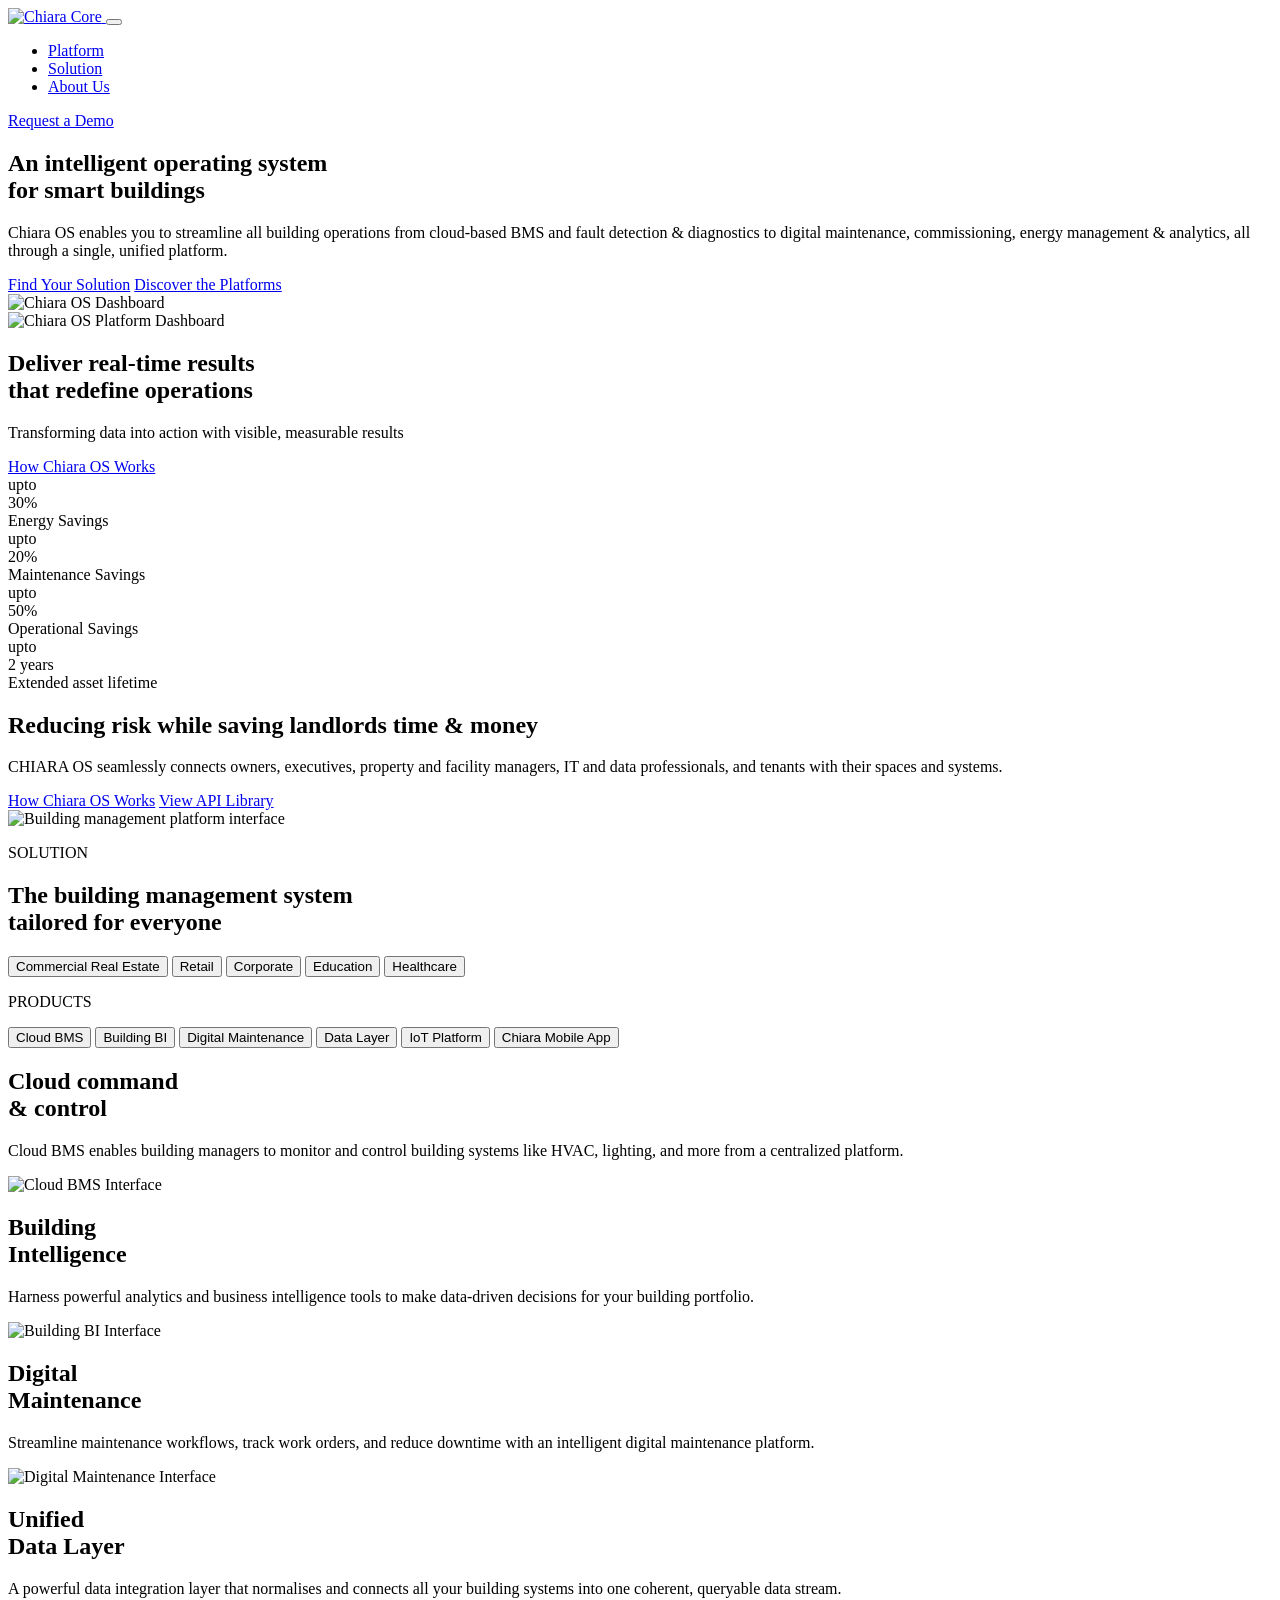
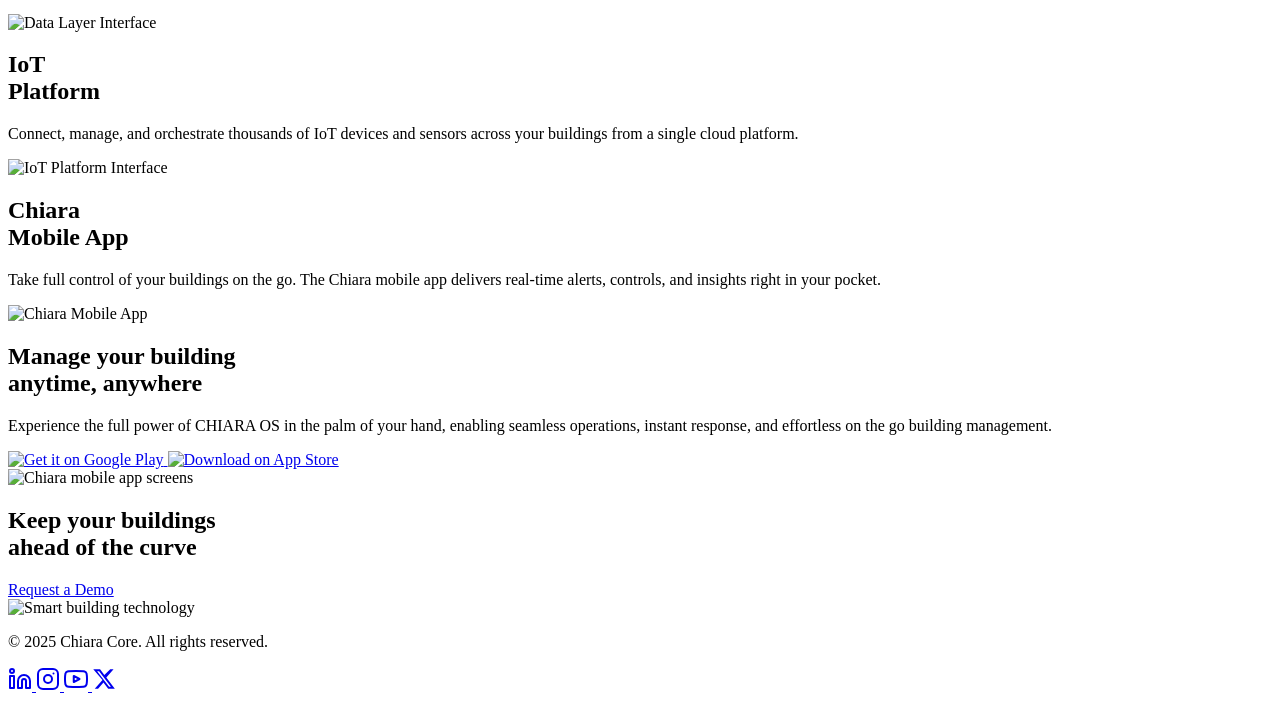
==== index.html @ 95aed2c3 "chore: add index.html" ====
<!DOCTYPE html>
<html lang="en">
<head>
  <meta charset="UTF-8" />
  <meta name="viewport" content="width=device-width, initial-scale=1.0" />
  <title>Chiara Core – Intelligent Operating System for Smart Buildings</title>
  <meta name="description" content="Chiara OS enables you to streamline all building operations from cloud-based BMS and fault detection to digital maintenance, commissioning, energy management and analytics." />
  <link rel="preconnect" href="https://fonts.googleapis.com" />
  <link rel="preconnect" href="https://fonts.gstatic.com" crossorigin />
  <link href="https://fonts.googleapis.com/css2?family=Outfit:wght@300;400;500;600;700&display=swap" rel="stylesheet" />
  <link rel="stylesheet" href="style.css" />
</head>
<body>

  <!-- ═══════════════════════════════════════════ HERO ═══════════════════════════════════════════ -->
  <section class="hero">
    <div class="hero__bg"></div>

    <!-- NAV -->
    <nav class="nav">
      <div class="nav__inner">
        <a href="#" class="nav__logo">
          <img src="https://www.figma.com/api/mcp/asset/de174a65-889f-44bf-9cbb-f3940ed01ad6" alt="Chiara Core" />
        </a>
        <button class="nav__hamburger" aria-label="Open menu" aria-expanded="false">
          <span></span><span></span><span></span>
        </button>
        <ul class="nav__links">
          <li><a href="platform.html">Platform</a></li>
          <li><a href="solution.html">Solution</a></li>
          <li><a href="about.html">About Us</a></li>
        </ul>
        <a href="#demo" class="btn btn--teal btn--sm nav__cta">Request a Demo</a>
      </div>
    </nav>

    <!-- HERO CONTENT -->
    <div class="hero__content">
      <h1 class="hero__headline">
        <span class="text-teal">An intelligent operating system</span><br />
        for smart buildings
      </h1>
      <p class="hero__sub">
        Chiara OS enables you to streamline all building operations from cloud-based BMS and fault detection &amp; diagnostics to digital maintenance, commissioning, energy management &amp; analytics, all through a single, unified platform.
      </p>
      <div class="hero__ctas">
        <a href="#solutions" class="btn btn--teal">Find Your Solution</a>
        <a href="#platform" class="btn btn--white">Discover the Platforms</a>
      </div>
    </div>

    <!-- HERO IMAGE -->
    <div class="hero__image">
      <img src="https://www.figma.com/api/mcp/asset/8a6545f0-4b63-4e8f-bff1-447d064b57fd" alt="Chiara OS Dashboard" />
    </div>

    <!-- DECORATIVE ELLIPSES -->
    <div class="hero__ellipse-left"></div>
    <div class="hero__ellipse-right"></div>
  </section>

  <!-- DASHBOARD SCREENSHOT -->
  <section class="dashboard-shot">
    <div class="container">
      <div class="dashboard-shot__frame">
        <img src="https://www.figma.com/api/mcp/asset/6f920f5d-421f-4fa5-9e1c-e9dabc74a3ed" alt="Chiara OS Platform Dashboard" />
      </div>
    </div>
  </section>

  <!-- ═══════════════════════════════════════════ STATS ═══════════════════════════════════════════ -->
  <section class="stats" id="platform">
    <div class="container">
      <h2 class="stats__headline text-dark">
        Deliver real-time results<br />that redefine operations
      </h2>
      <p class="stats__sub">Transforming data into action with visible, measurable results</p>
      <a href="#how-it-works" class="btn btn--teal">How Chiara OS Works</a>

      <div class="stats__grid">
        <div class="stats__item">
          <div class="stats__label-small">upto</div>
          <div class="stats__number">30%</div>
          <div class="stats__label">Energy Savings</div>
        </div>
        <div class="stats__item">
          <div class="stats__label-small">upto</div>
          <div class="stats__number">20%</div>
          <div class="stats__label">Maintenance Savings</div>
        </div>
        <div class="stats__item">
          <div class="stats__label-small">upto</div>
          <div class="stats__number">50%</div>
          <div class="stats__label">Operational Savings</div>
        </div>
        <div class="stats__item">
          <div class="stats__label-small">upto</div>
          <div class="stats__number stats__number--mixed"><span>2 </span><span class="stats__number--years">years</span></div>
          <div class="stats__label">Extended asset lifetime</div>
        </div>
      </div>
    </div>
  </section>

  <!-- ═══════════════════════════════════════════ VALUE PROP (dark) ═══════════════════════════════ -->
  <section class="value-prop" id="about">
    <div class="value-prop__bg"></div>
    <div class="container value-prop__inner">
      <div class="value-prop__text">
        <h2>
          <span class="text-white">Reducing risk</span>
          <span class="text-teal"> while saving landlords time &amp; money</span>
        </h2>
        <p>
          CHIARA OS seamlessly connects owners, executives, property and facility managers, IT and data professionals, and tenants with their spaces and systems.
        </p>
      </div>
      <div class="value-prop__actions">
        <a href="#" class="btn btn--teal value-prop__btn">How Chiara OS Works</a>
        <a href="#" class="btn btn--white value-prop__btn">View API Library</a>
      </div>
    </div>
    <div class="value-prop__image">
      <img src="https://www.figma.com/api/mcp/asset/33f1f91c-b114-4fbf-8433-09167d781a61" alt="Building management platform interface" />
    </div>
  </section>

  <!-- ═══════════════════════════════════════════ SOLUTION ═══════════════════════════════════════ -->
  <section class="solution" id="solutions">
    <div class="container">
      <p class="section-eyebrow">SOLUTION</p>
      <h2 class="solution__headline">The building management system<br />tailored for everyone</h2>

      <div class="solution__tabs" role="tablist">
        <button class="solution__tab solution__tab--active" role="tab" aria-selected="true">Commercial Real Estate</button>
        <button class="solution__tab solution__tab--teal" role="tab" aria-selected="false">Retail</button>
        <button class="solution__tab" role="tab" aria-selected="false">Corporate</button>
        <button class="solution__tab solution__tab--teal" role="tab" aria-selected="false">Education</button>
        <button class="solution__tab" role="tab" aria-selected="false">Healthcare</button>
      </div>
    </div>
  </section>

  <!-- ═══════════════════════════════════════════ PRODUCTS ══════════════════════════════════════ -->
  <section class="products" id="products">
    <div class="container">
      <p class="section-eyebrow">PRODUCTS</p>

      <!-- Product Tab Nav -->
      <nav class="product-tabs" aria-label="Product navigation">
        <button class="product-tab product-tab--active" data-tab="bms">Cloud BMS</button>
        <button class="product-tab" data-tab="bi">Building BI</button>
        <button class="product-tab" data-tab="maint">Digital Maintenance</button>
        <button class="product-tab" data-tab="data">Data Layer</button>
        <button class="product-tab" data-tab="iot">IoT Platform</button>
        <button class="product-tab" data-tab="mobile">Chiara Mobile App</button>
      </nav>
      <div class="product-tabs__underline"></div>
      <div class="product-tabs__bar"></div>
    </div>

    <!-- Product Panels -->
    <div class="product-panel product-panel--active" data-panel="bms">
      <div class="container product-panel__inner">
        <div class="product-panel__text">
          <h2>Cloud command<br />&amp; control</h2>
          <p>Cloud BMS enables building managers to monitor and control building systems like HVAC, lighting, and more from a centralized platform.</p>
        </div>
        <div class="product-panel__image">
          <img src="https://www.figma.com/api/mcp/asset/0defeb25-4bba-4406-8853-49609f1935f7" alt="Cloud BMS Interface" />
        </div>
      </div>
    </div>

    <div class="product-panel" data-panel="bi">
      <div class="container product-panel__inner">
        <div class="product-panel__text">
          <h2>Building<br />Intelligence</h2>
          <p>Harness powerful analytics and business intelligence tools to make data-driven decisions for your building portfolio.</p>
        </div>
        <div class="product-panel__image">
          <img src="https://www.figma.com/api/mcp/asset/0defeb25-4bba-4406-8853-49609f1935f7" alt="Building BI Interface" />
        </div>
      </div>
    </div>

    <div class="product-panel" data-panel="maint">
      <div class="container product-panel__inner">
        <div class="product-panel__text">
          <h2>Digital<br />Maintenance</h2>
          <p>Streamline maintenance workflows, track work orders, and reduce downtime with an intelligent digital maintenance platform.</p>
        </div>
        <div class="product-panel__image">
          <img src="https://www.figma.com/api/mcp/asset/0defeb25-4bba-4406-8853-49609f1935f7" alt="Digital Maintenance Interface" />
        </div>
      </div>
    </div>

    <div class="product-panel" data-panel="data">
      <div class="container product-panel__inner">
        <div class="product-panel__text">
          <h2>Unified<br />Data Layer</h2>
          <p>A powerful data integration layer that normalises and connects all your building systems into one coherent, queryable data stream.</p>
        </div>
        <div class="product-panel__image">
          <img src="https://www.figma.com/api/mcp/asset/0defeb25-4bba-4406-8853-49609f1935f7" alt="Data Layer Interface" />
        </div>
      </div>
    </div>

    <div class="product-panel" data-panel="iot">
      <div class="container product-panel__inner">
        <div class="product-panel__text">
          <h2>IoT<br />Platform</h2>
          <p>Connect, manage, and orchestrate thousands of IoT devices and sensors across your buildings from a single cloud platform.</p>
        </div>
        <div class="product-panel__image">
          <img src="https://www.figma.com/api/mcp/asset/0defeb25-4bba-4406-8853-49609f1935f7" alt="IoT Platform Interface" />
        </div>
      </div>
    </div>

    <div class="product-panel" data-panel="mobile">
      <div class="container product-panel__inner">
        <div class="product-panel__text">
          <h2>Chiara<br />Mobile App</h2>
          <p>Take full control of your buildings on the go. The Chiara mobile app delivers real-time alerts, controls, and insights right in your pocket.</p>
        </div>
        <div class="product-panel__image">
          <img src="https://www.figma.com/api/mcp/asset/0defeb25-4bba-4406-8853-49609f1935f7" alt="Chiara Mobile App" />
        </div>
      </div>
    </div>
  </section>

  <!-- ═══════════════════════════════════════════ MOBILE APP ════════════════════════════════════ -->
  <section class="mobile-app">
    <div class="container mobile-app__inner">
      <div class="mobile-app__text">
        <h2>Manage your building<br />anytime, anywhere</h2>
        <p>
          Experience the full power of CHIARA OS in the palm of your hand, enabling seamless operations, instant response, and effortless on the go building management.
        </p>
        <div class="mobile-app__store-btns">
          <a href="#" class="store-btn">
            <img src="https://www.figma.com/api/mcp/asset/d3306714-0da2-425c-8e50-ac522c5c94e0" alt="Get it on Google Play" />
          </a>
          <a href="#" class="store-btn">
            <img src="https://www.figma.com/api/mcp/asset/5d2c2252-92b8-41f0-95bb-157629dbe706" alt="Download on App Store" />
          </a>
        </div>
      </div>
      <div class="mobile-app__image">
        <img src="https://www.figma.com/api/mcp/asset/bf613fdb-7d81-4a41-aaa2-74d1292c9856" alt="Chiara mobile app screens" />
      </div>
    </div>
  </section>

  <!-- ═══════════════════════════════════════════ CTA ═══════════════════════════════════════════ -->
  <section class="cta" id="demo">
    <div class="container cta__inner">
      <div class="cta__text">
        <h2>Keep your buildings<br />ahead of the curve</h2>
        <a href="/cdn-cgi/l/email-protection#7d191810123d1e15141c0f1c1e120f18531e1210" class="btn btn--dark">Request a Demo</a>
      </div>
      <div class="cta__image">
        <img src="https://www.figma.com/api/mcp/asset/bb6eef1e-f7c8-43cf-91c0-88718265b236" alt="Smart building technology" />
      </div>
    </div>
  </section>

  <!-- ═══════════════════════════════════════════ FOOTER ════════════════════════════════════════ -->
  <footer class="footer">
    <div class="container footer__inner">
      <p class="footer__copy">&copy; 2025 Chiara Core. All rights reserved.</p>
      <div class="footer__socials">
        <!-- LinkedIn -->
        <a href="#" aria-label="LinkedIn" class="footer__social">
          <svg width="24" height="24" viewBox="0 0 24 24" fill="none" xmlns="http://www.w3.org/2000/svg"><path d="M16 8a6 6 0 0 1 6 6v7h-4v-7a2 2 0 0 0-2-2 2 2 0 0 0-2 2v7h-4v-7a6 6 0 0 1 6-6z" stroke="currentColor" stroke-width="2" stroke-linecap="round" stroke-linejoin="round"/><rect x="2" y="9" width="4" height="12" stroke="currentColor" stroke-width="2" stroke-linecap="round" stroke-linejoin="round"/><circle cx="4" cy="4" r="2" stroke="currentColor" stroke-width="2" stroke-linecap="round" stroke-linejoin="round"/></svg>
        </a>
        <!-- Instagram -->
        <a href="#" aria-label="Instagram" class="footer__social">
          <svg width="24" height="24" viewBox="0 0 24 24" fill="none" xmlns="http://www.w3.org/2000/svg"><rect x="2" y="2" width="20" height="20" rx="5" stroke="currentColor" stroke-width="2" stroke-linecap="round" stroke-linejoin="round"/><circle cx="12" cy="12" r="4" stroke="currentColor" stroke-width="2" stroke-linecap="round" stroke-linejoin="round"/><circle cx="17.5" cy="6.5" r="1" fill="currentColor"/></svg>
        </a>
        <!-- YouTube -->
        <a href="#" aria-label="YouTube" class="footer__social">
          <svg width="24" height="24" viewBox="0 0 24 24" fill="none" xmlns="http://www.w3.org/2000/svg"><path d="M22.54 6.42a2.78 2.78 0 0 0-1.95-1.96C18.88 4 12 4 12 4s-6.88 0-8.59.46A2.78 2.78 0 0 0 1.46 6.42 29 29 0 0 0 1 12a29 29 0 0 0 .46 5.58 2.78 2.78 0 0 0 1.95 1.96C5.12 20 12 20 12 20s6.88 0 8.59-.46a2.78 2.78 0 0 0 1.95-1.96A29 29 0 0 0 23 12a29 29 0 0 0-.46-5.58z" stroke="currentColor" stroke-width="2" stroke-linecap="round" stroke-linejoin="round"/><polygon points="9.75 15.02 15.5 12 9.75 8.98 9.75 15.02" stroke="currentColor" stroke-width="2" stroke-linecap="round" stroke-linejoin="round"/></svg>
        </a>
        <!-- X / Twitter -->
        <a href="#" aria-label="X" class="footer__social">
          <svg width="24" height="24" viewBox="0 0 24 24" fill="currentColor" xmlns="http://www.w3.org/2000/svg"><path d="M18.244 2.25h3.308l-7.227 8.26 8.502 11.24H16.17l-4.714-6.231-5.401 6.231H2.747l7.73-8.835L1.254 2.25H8.08l4.264 5.634L18.244 2.25zm-1.161 17.52h1.833L7.084 4.126H5.117L17.083 19.77z"/></svg>
        </a>
      </div>
    </div>
  </footer>

  <scrip
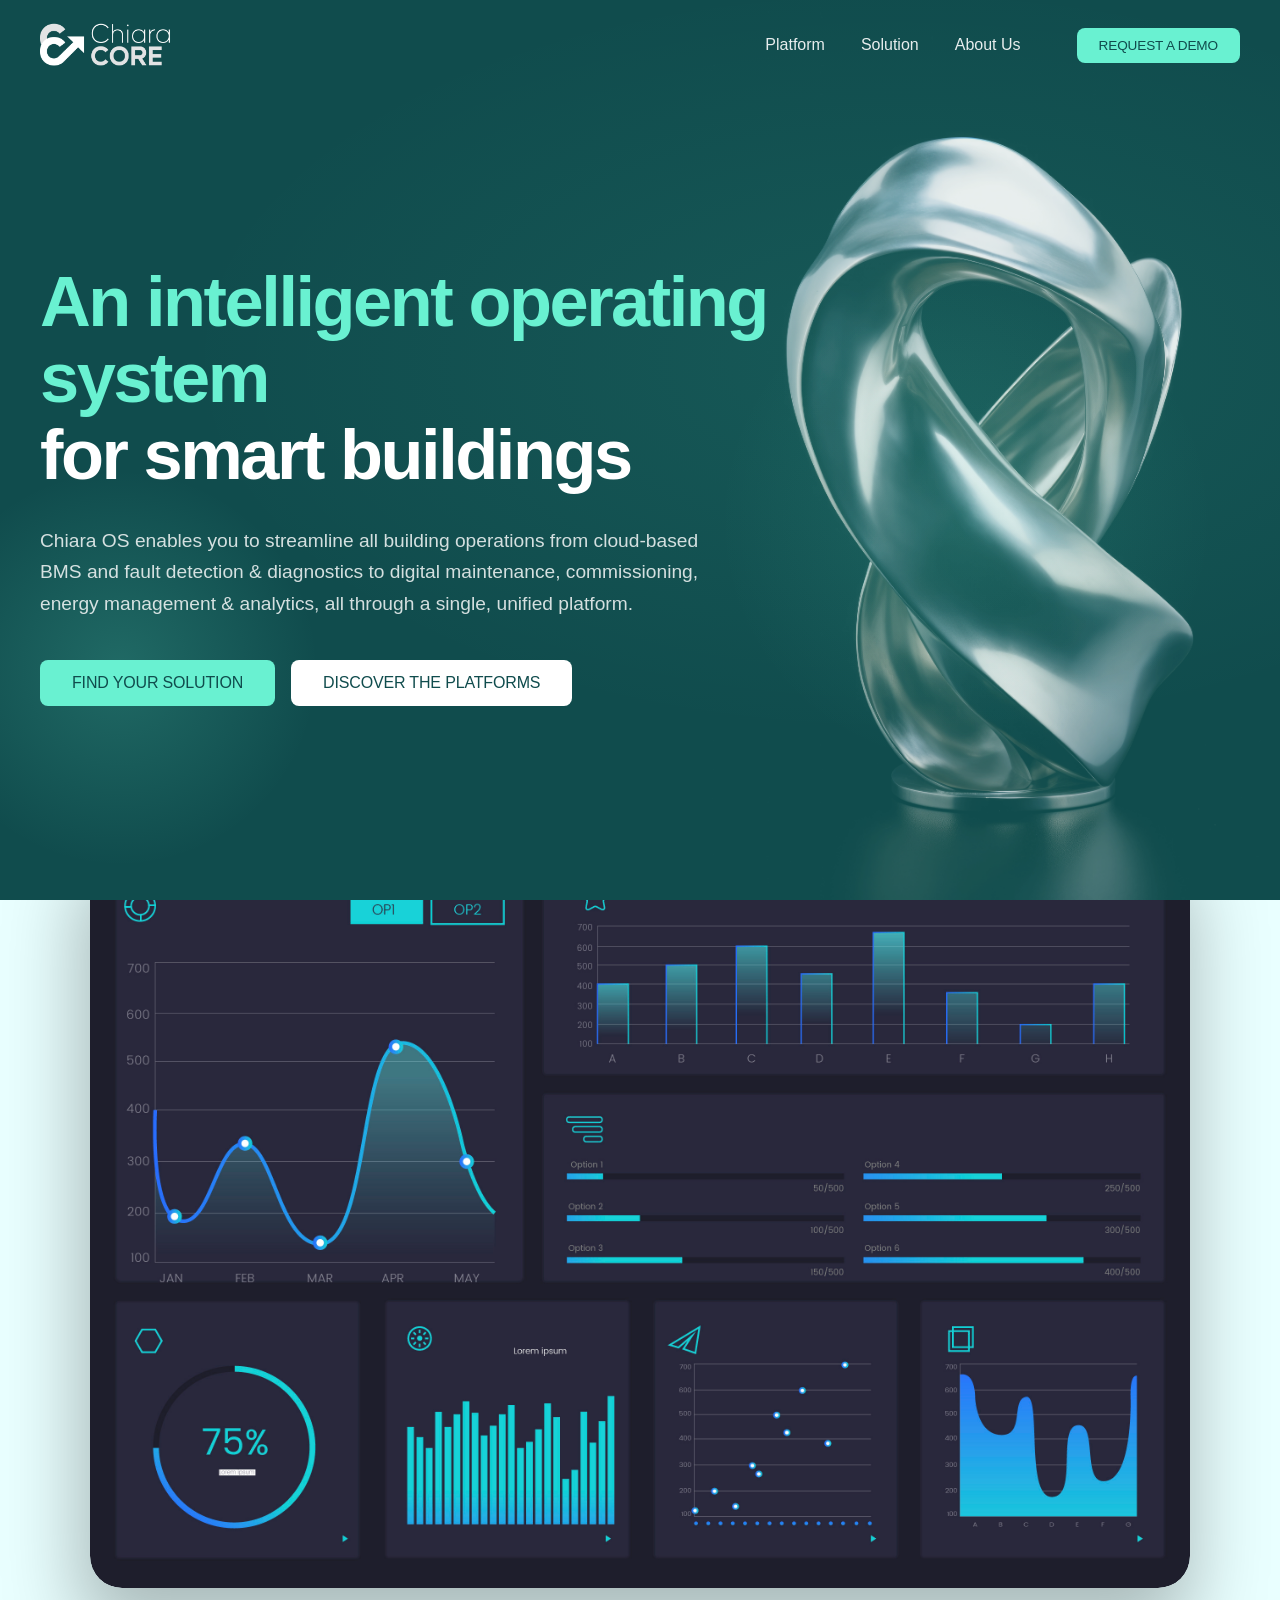
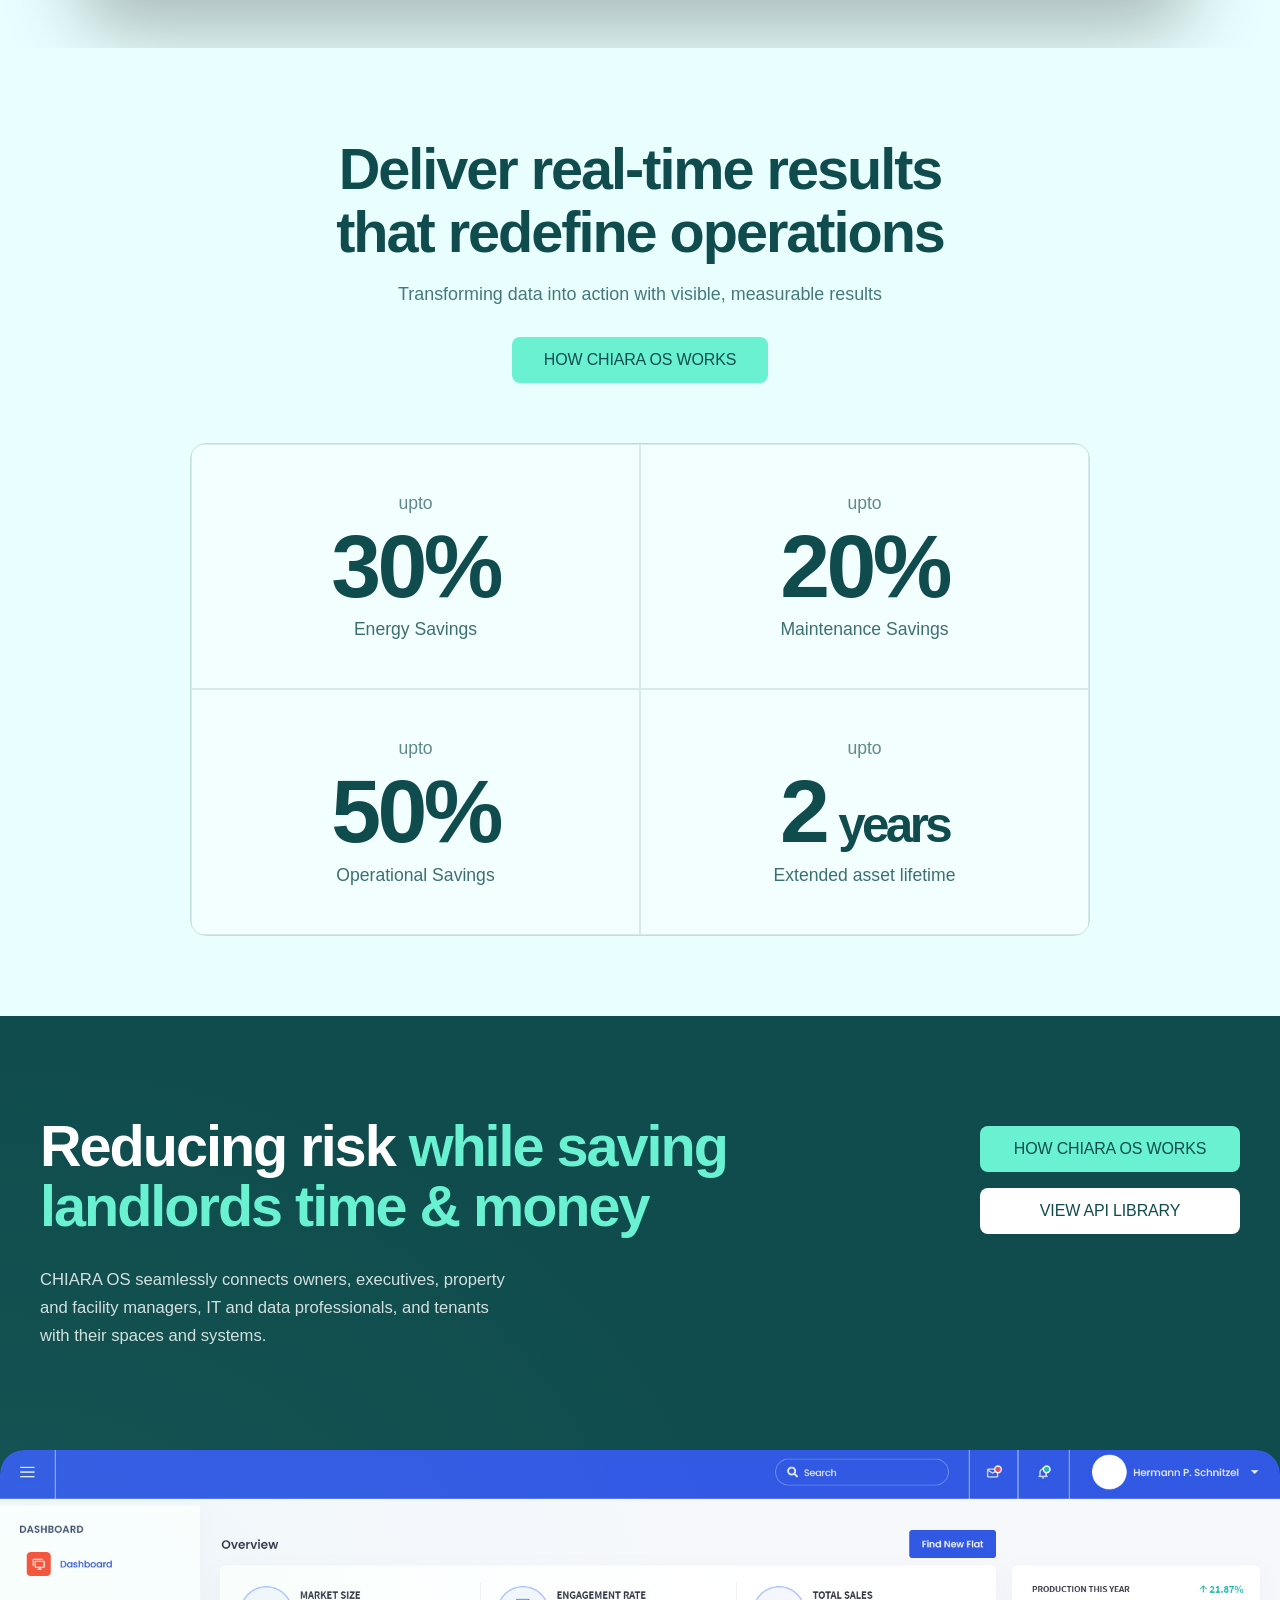
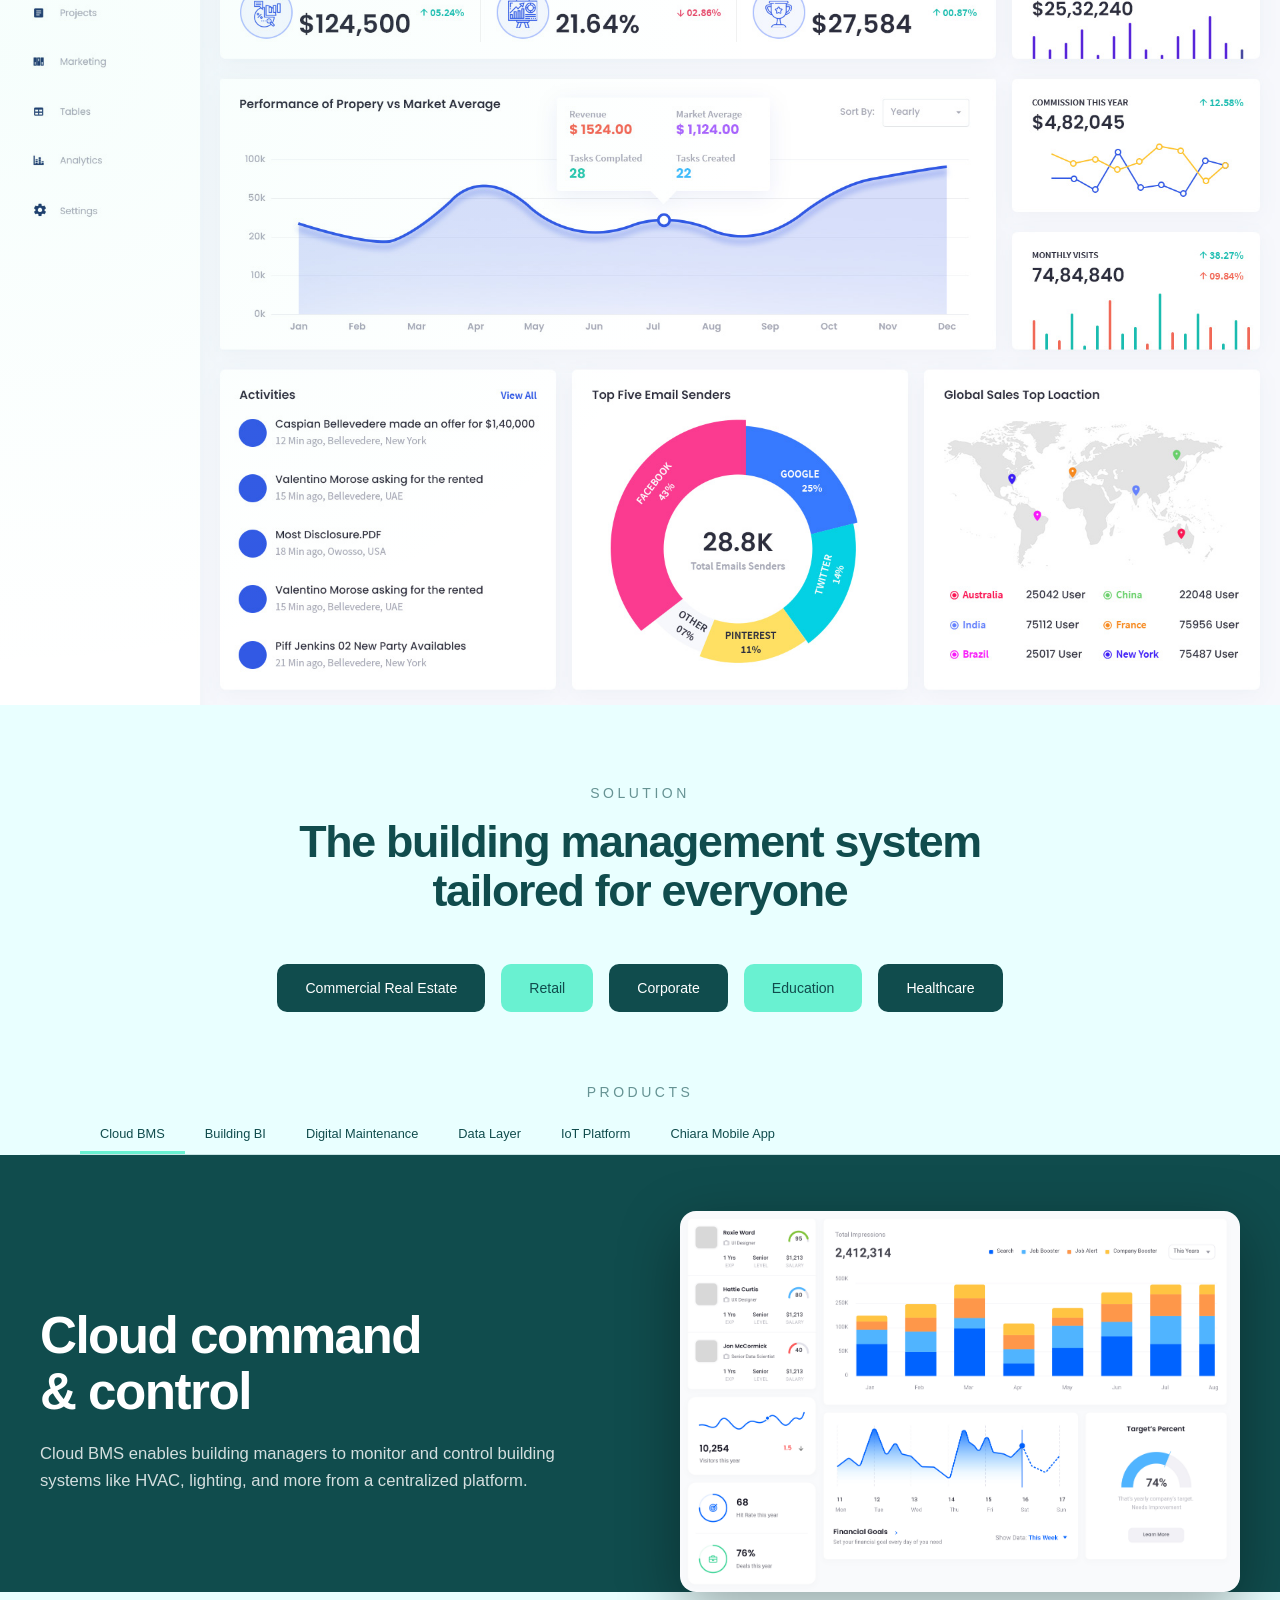
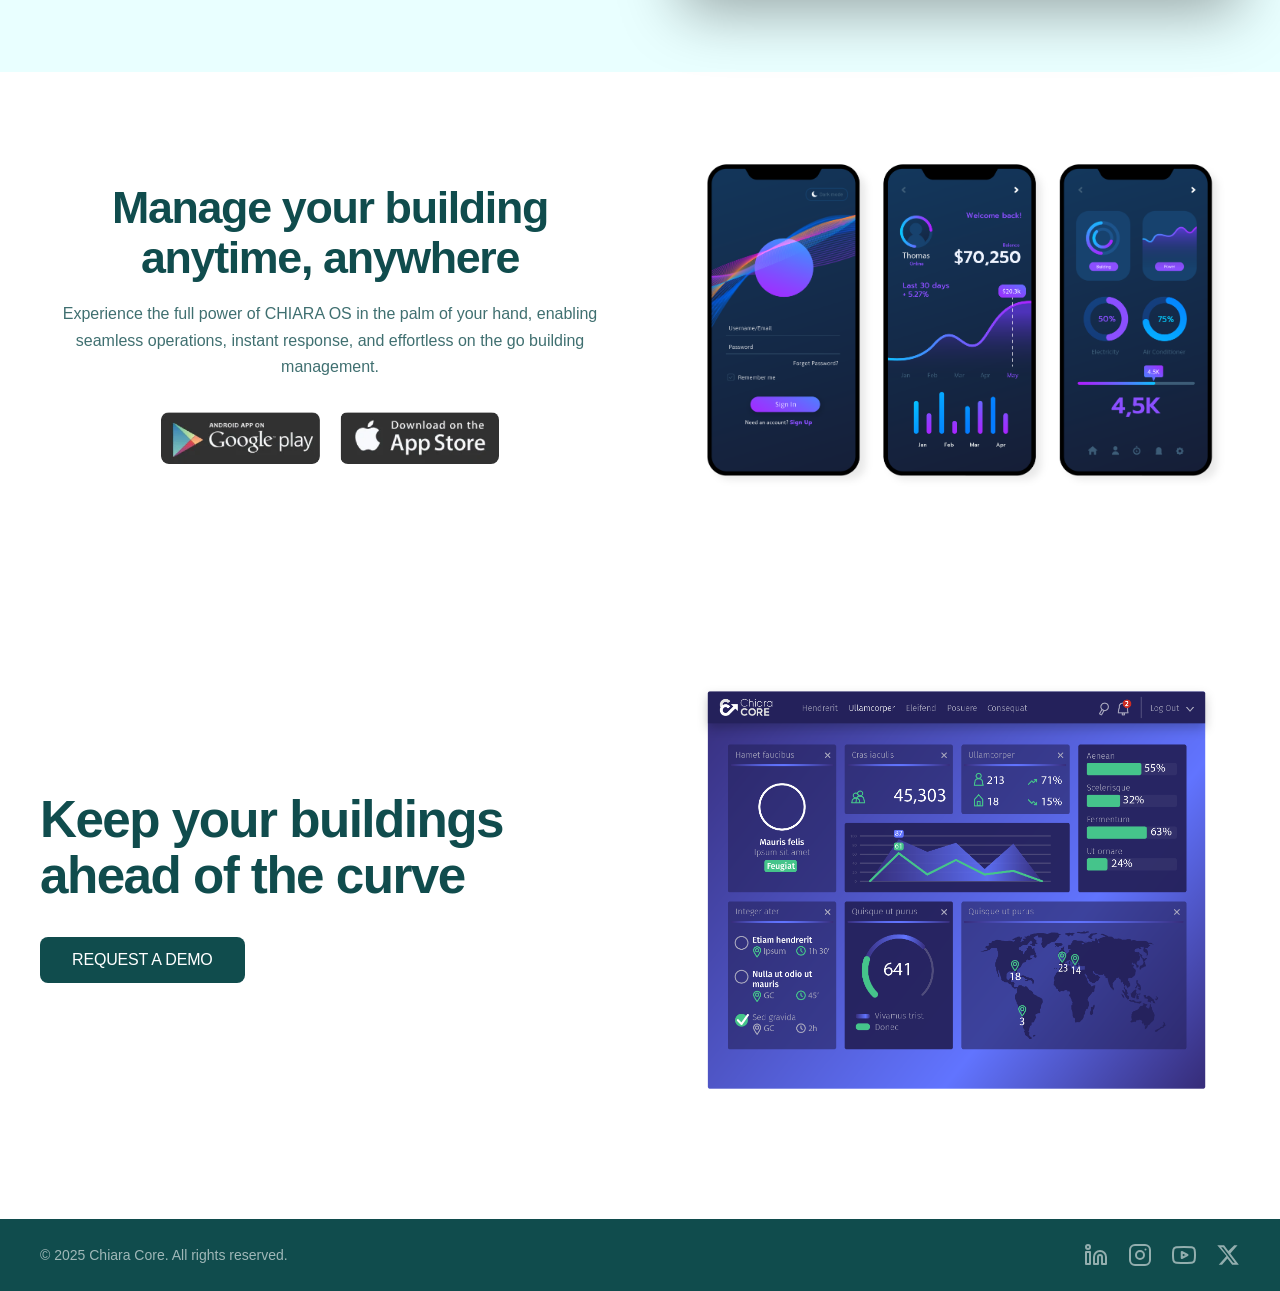
==== commit 8e3f9248: "fix: repair HTML truncation and wire up local assets - Closed truncated index.html and about.html (b" ====
--- a/index.html
+++ b/index.html
@@ -20,7 +20,7 @@
     <nav class="nav">
       <div class="nav__inner">
         <a href="#" class="nav__logo">
-          <img src="https://www.figma.com/api/mcp/asset/de174a65-889f-44bf-9cbb-f3940ed01ad6" alt="Chiara Core" />
+          <img src="/assets/logo.png" alt="Chiara Core" />
         </a>
         <button class="nav__hamburger" aria-label="Open menu" aria-expanded="false">
           <span></span><span></span><span></span>
@@ -51,7 +51,7 @@
 
     <!-- HERO IMAGE -->
     <div class="hero__image">
-      <img src="https://www.figma.com/api/mcp/asset/8a6545f0-4b63-4e8f-bff1-447d064b57fd" alt="Chiara OS Dashboard" />
+      <img src="/assets/hero-sculpture.png" alt="Chiara OS Dashboard" />
     </div>
 
     <!-- DECORATIVE ELLIPSES -->
@@ -63,7 +63,7 @@
   <section class="dashboard-shot">
     <div class="container">
       <div class="dashboard-shot__frame">
-        <img src="https://www.figma.com/api/mcp/asset/6f920f5d-421f-4fa5-9e1c-e9dabc74a3ed" alt="Chiara OS Platform Dashboard" />
+        <img src="/assets/dashboard.png" alt="Chiara OS Platform Dashboard" />
       </div>
     </div>
   </section>
@@ -121,7 +121,7 @@
       </div>
     </div>
     <div class="value-prop__image">
-      <img src="https://www.figma.com/api/mcp/asset/33f1f91c-b114-4fbf-8433-09167d781a61" alt="Building management platform interface" />
+      <img src="/assets/building-interface.png" alt="Building management platform interface" />
     </div>
   </section>
 
@@ -167,7 +167,7 @@
           <p>Cloud BMS enables building managers to monitor and control building systems like HVAC, lighting, and more from a centralized platform.</p>
         </div>
         <div class="product-panel__image">
-          <img src="https://www.figma.com/api/mcp/asset/0defeb25-4bba-4406-8853-49609f1935f7" alt="Cloud BMS Interface" />
+          <img src="/assets/cloud-bms.png" alt="Cloud BMS Interface" />
         </div>
       </div>
     </div>
@@ -179,7 +179,7 @@
           <p>Harness powerful analytics and business intelligence tools to make data-driven decisions for your building portfolio.</p>
         </div>
         <div class="product-panel__image">
-          <img src="https://www.figma.com/api/mcp/asset/0defeb25-4bba-4406-8853-49609f1935f7" alt="Building BI Interface" />
+          <img src="/assets/cloud-bms.png" alt="Building BI Interface" />
         </div>
       </div>
     </div>
@@ -191,7 +191,7 @@
           <p>Streamline maintenance workflows, track work orders, and reduce downtime with an intelligent digital maintenance platform.</p>
         </div>
         <div class="product-panel__image">
-          <img src="https://www.figma.com/api/mcp/asset/0defeb25-4bba-4406-8853-49609f1935f7" alt="Digital Maintenance Interface" />
+          <img src="/assets/cloud-bms.png" alt="Digital Maintenance Interface" />
         </div>
       </div>
     </div>
@@ -203,7 +203,7 @@
           <p>A powerful data integration layer that normalises and connects all your building systems into one coherent, queryable data stream.</p>
         </div>
         <div class="product-panel__image">
-          <img src="https://www.figma.com/api/mcp/asset/0defeb25-4bba-4406-8853-49609f1935f7" alt="Data Layer Interface" />
+          <img src="/assets/cloud-bms.png" alt="Data Layer Interface" />
         </div>
       </div>
     </div>
@@ -215,7 +215,7 @@
           <p>Connect, manage, and orchestrate thousands of IoT devices and sensors across your buildings from a single cloud platform.</p>
         </div>
         <div class="product-panel__image">
-          <img src="https://www.figma.com/api/mcp/asset/0defeb25-4bba-4406-8853-49609f1935f7" alt="IoT Platform Interface" />
+          <img src="/assets/cloud-bms.png" alt="IoT Platform Interface" />
         </div>
       </div>
     </div>
@@ -227,7 +227,7 @@
           <p>Take full control of your buildings on the go. The Chiara mobile app delivers real-time alerts, controls, and insights right in your pocket.</p>
         </div>
         <div class="product-panel__image">
-          <img src="https://www.figma.com/api/mcp/asset/0defeb25-4bba-4406-8853-49609f1935f7" alt="Chiara Mobile App" />
+          <img src="/assets/cloud-bms.png" alt="Chiara Mobile App" />
         </div>
       </div>
     </div>
@@ -243,15 +243,15 @@
         </p>
         <div class="mobile-app__store-btns">
           <a href="#" class="store-btn">
-            <img src="https://www.figma.com/api/mcp/asset/d3306714-0da2-425c-8e50-ac522c5c94e0" alt="Get it on Google Play" />
+            <img src="/assets/google-play.png" alt="Get it on Google Play" />
           </a>
           <a href="#" class="store-btn">
-            <img src="https://www.figma.com/api/mcp/asset/5d2c2252-92b8-41f0-95bb-157629dbe706" alt="Download on App Store" />
+            <img src="/assets/app-store.png" alt="Download on App Store" />
           </a>
         </div>
       </div>
       <div class="mobile-app__image">
-        <img src="https://www.figma.com/api/mcp/asset/bf613fdb-7d81-4a41-aaa2-74d1292c9856" alt="Chiara mobile app screens" />
+        <img src="/assets/mobile-screens.png" alt="Chiara mobile app screens" />
       </div>
     </div>
   </section>
@@ -264,7 +264,7 @@
         <a href="/cdn-cgi/l/email-protection#7d191810123d1e15141c0f1c1e120f18531e1210" class="btn btn--dark">Request a Demo</a>
       </div>
       <div class="cta__image">
-        <img src="https://www.figma.com/api/mcp/asset/bb6eef1e-f7c8-43cf-91c0-88718265b236" alt="Smart building technology" />
+        <img src="/assets/cta-building.png" alt="Smart building technology" />
       </div>
     </div>
   </section>
@@ -294,4 +294,6 @@
     </div>
   </footer>
 
-  <scrip+  <script src="main.js"></script>
+</body>
+</html>
--- a/style.css
+++ b/style.css
@@ -0,0 +1,677 @@
+/* ═══════════════════════════════════════════════════════════════
+   CHIARA CORE — Main Stylesheet
+   Colors: Dark teal #104c4d | Teal accent #69f1d1 | Cream #e9ffff
+   Fonts: Outfit (Google Fonts)
+═══════════════════════════════════════════════════════════════ */
+
+/* ─── RESET & BASE ─────────────────────────────────────────── */
+*, *::before, *::after { box-sizing: border-box; margin: 0; padding: 0; }
+
+:root {
+  --dark:   #104c4d;
+  --teal:   #69f1d1;
+  --teal2:  #69f0d1;
+  --cream:  #e9ffff;
+  --white:  #ffffff;
+  --black:  #000000;
+  --font:   'Outfit', sans-serif;
+  --radius: 8px;
+  --max-w:  1280px;
+  --nav-h:  90px;
+}
+
+html { scroll-behavior: smooth; }
+
+body {
+  font-family: var(--font);
+  background: var(--cream);
+  color: var(--dark);
+  overflow-x: hidden;
+  -webkit-font-smoothing: antialiased;
+}
+
+img { display: block; max-width: 100%; height: auto; }
+a  { text-decoration: none; color: inherit; }
+ul { list-style: none; }
+button { cursor: pointer; font-family: var(--font); border: none; background: none; }
+
+/* ─── UTILITY ────────────────────────────────────────────────── */
+.container {
+  width: 100%;
+  max-width: var(--max-w);
+  margin: 0 auto;
+  padding: 0 40px;
+}
+
+.text-teal  { color: var(--teal); }
+.text-white { color: var(--white); }
+.text-dark  { color: var(--dark); }
+
+.section-eyebrow {
+  text-align: center;
+  letter-spacing: 0.25em;
+  text-transform: uppercase;
+  font-size: 0.875rem;
+  font-weight: 400;
+  color: var(--dark);
+  opacity: 0.6;
+  margin-bottom: 1rem;
+}
+
+/* ─── BUTTONS ────────────────────────────────────────────────── */
+.btn {
+  display: inline-flex;
+  align-items: center;
+  justify-content: center;
+  padding: 14px 32px;
+  border-radius: var(--radius);
+  font-size: 1rem;
+  font-weight: 500;
+  letter-spacing: -0.01em;
+  text-transform: uppercase;
+  transition: transform 0.18s ease, box-shadow 0.18s ease, opacity 0.18s ease;
+  white-space: nowrap;
+}
+.btn:hover  { transform: translateY(-2px); box-shadow: 0 8px 24px rgba(0,0,0,0.18); }
+.btn:active { transform: translateY(0);    box-shadow: none; }
+
+.btn--teal  { background: var(--teal);  color: var(--dark); }
+.btn--white { background: var(--white); color: var(--dark); }
+.btn--dark  { background: var(--dark);  color: var(--white); }
+.btn--sm    { padding: 10px 22px; font-size: 0.85rem; }
+
+/* ─── NAV ────────────────────────────────────────────────────── */
+.nav {
+  position: fixed;
+  top: 0; left: 0; right: 0;
+  z-index: 100;
+  transition: background 0.3s ease, box-shadow 0.3s ease;
+}
+.nav.scrolled {
+  background: rgba(16,76,77,0.97);
+  backdrop-filter: blur(12px);
+  box-shadow: 0 2px 20px rgba(0,0,0,0.3);
+}
+.nav__inner {
+  max-width: var(--max-w);
+  margin: 0 auto;
+  padding: 0 40px;
+  height: var(--nav-h);
+  display: flex;
+  align-items: center;
+  gap: 40px;
+}
+.nav__logo { flex-shrink: 0; }
+.nav__logo img { height: 52px; width: auto; }
+
+.nav__links {
+  display: flex;
+  gap: 36px;
+  margin-left: auto;
+}
+.nav__links a {
+  color: var(--white);
+  font-size: 1rem;
+  font-weight: 400;
+  opacity: 0.9;
+  transition: opacity 0.2s;
+}
+.nav__links a:hover { opacity: 1; }
+
+.nav__cta { margin-left: 16px; }
+
+.nav__hamburger {
+  display: none;
+  flex-direction: column;
+  gap: 5px;
+  margin-left: auto;
+  padding: 6px;
+}
+.nav__hamburger span {
+  display: block;
+  width: 24px; height: 2px;
+  background: var(--white);
+  border-radius: 2px;
+  transition: transform 0.3s ease, opacity 0.3s ease;
+}
+.nav__hamburger.open span:nth-child(1) { transform: translateY(7px) rotate(45deg); }
+.nav__hamburger.open span:nth-child(2) { opacity: 0; }
+.nav__hamburger.open span:nth-child(3) { transform: translateY(-7px) rotate(-45deg); }
+
+/* ─── HERO ────────────────────────────────────────────────────── */
+.hero {
+  position: relative;
+  background: var(--dark);
+  min-height: 100vh;
+  display: flex;
+  align-items: center;
+  overflow: hidden;
+  padding-top: var(--nav-h);
+}
+.hero__bg {
+  position: absolute;
+  inset: 0;
+  background: radial-gradient(ellipse 80% 60% at 70% 40%, rgba(105,241,209,0.08) 0%, transparent 70%);
+  pointer-events: none;
+}
+
+.hero__content {
+  position: relative;
+  z-index: 2;
+  max-width: var(--max-w);
+  margin: 0 auto;
+  padding: 80px 40px 100px;
+  width: 100%;
+}
+.hero__headline {
+  font-size: clamp(2.6rem, 5.5vw, 5.5rem);
+  font-weight: 700;
+  line-height: 1.08;
+  letter-spacing: -0.035em;
+  color: var(--white);
+  margin-bottom: 2rem;
+  max-width: 820px;
+}
+.hero__sub {
+  font-size: clamp(1rem, 1.5vw, 1.35rem);
+  font-weight: 300;
+  line-height: 1.65;
+  color: rgba(255,255,255,0.82);
+  max-width: 700px;
+  margin-bottom: 2.5rem;
+}
+.hero__ctas {
+  display: flex;
+  flex-wrap: wrap;
+  gap: 16px;
+}
+
+.hero__image {
+  position: absolute;
+  right: 0; top: 0; bottom: 0;
+  width: 46%;
+  pointer-events: none;
+  overflow: hidden;
+}
+.hero__image img {
+  width: 100%;
+  height: 100%;
+  object-fit: cover;
+  object-position: left center;
+  mix-blend-mode: screen;
+  opacity: 0.9;
+}
+
+.hero__ellipse-left {
+  position: absolute;
+  left: -80px; top: 52%;
+  width: 400px; height: 400px;
+  border-radius: 50%;
+  background: radial-gradient(circle, rgba(105,241,209,0.18) 0%, transparent 70%);
+  pointer-events: none;
+}
+.hero__ellipse-right {
+  position: absolute;
+  right: 5%; top: 30%;
+  width: 500px; height: 500px;
+  border-radius: 50%;
+  background: radial-gradient(circle, rgba(105,241,209,0.10) 0%, transparent 70%);
+  pointer-events: none;
+}
+
+/* ─── DASHBOARD SHOT ─────────────────────────────────────────── */
+.dashboard-shot {
+  background: var(--cream);
+  padding: 0 0 60px;
+}
+.dashboard-shot__frame {
+  max-width: 1100px;
+  margin: -60px auto 0;
+  border-radius: 32px;
+  overflow: hidden;
+  box-shadow: -5px 37px 77px 6px rgba(0,0,0,0.28);
+}
+.dashboard-shot__frame img { width: 100%; border-radius: 32px; }
+
+/* ─── STATS ──────────────────────────────────────────────────── */
+.stats {
+  background: var(--cream);
+  padding: 90px 0 80px;
+  text-align: center;
+}
+.stats__headline {
+  font-size: clamp(2.2rem, 4.5vw, 4.8rem);
+  font-weight: 700;
+  line-height: 1.1;
+  letter-spacing: -0.035em;
+  margin-bottom: 1.2rem;
+}
+.stats__sub {
+  font-size: clamp(1rem, 1.4vw, 1.3rem);
+  font-weight: 300;
+  color: var(--dark);
+  opacity: 0.75;
+  margin-bottom: 2rem;
+}
+.stats .btn { margin-bottom: 60px; }
+
+.stats__grid {
+  display: grid;
+  grid-template-columns: repeat(2, 1fr);
+  gap: 0;
+  max-width: 900px;
+  margin: 0 auto;
+  border: 1.5px solid rgba(16,76,77,0.18);
+  border-radius: 16px;
+  overflow: hidden;
+}
+.stats__item {
+  padding: 48px 32px;
+  display: flex;
+  flex-direction: column;
+  align-items: center;
+  gap: 8px;
+  border: 1px solid rgba(16,76,77,0.12);
+  background: rgba(255,255,255,0.45);
+  transition: background 0.25s;
+}
+.stats__item:hover { background: rgba(105,241,209,0.12); }
+
+.stats__label-small {
+  font-size: 1.1rem;
+  font-weight: 300;
+  color: var(--dark);
+  opacity: 0.65;
+  text-align: center;
+}
+.stats__number {
+  font-size: clamp(3.5rem, 7vw, 7rem);
+  font-weight: 700;
+  line-height: 1;
+  color: var(--dark);
+  letter-spacing: -0.04em;
+}
+.stats__number--mixed { display: flex; align-items: baseline; gap: 12px; }
+.stats__number--years { font-size: 0.55em; font-weight: 700; }
+.stats__label {
+  font-size: 1.1rem;
+  font-weight: 300;
+  color: var(--dark);
+  opacity: 0.8;
+  text-align: center;
+}
+
+/* ─── VALUE PROP ─────────────────────────────────────────────── */
+.value-prop {
+  position: relative;
+  background: var(--dark);
+  overflow: hidden;
+  padding: 100px 0 0;
+}
+.value-prop__bg {
+  position: absolute;
+  inset: 0;
+  background: radial-gradient(ellipse 100% 80% at 0% 50%, rgba(105,241,209,0.06) 0%, transparent 60%);
+  pointer-events: none;
+}
+.value-prop__inner {
+  position: relative;
+  z-index: 2;
+  display: flex;
+  justify-content: space-between;
+  align-items: flex-start;
+  gap: 60px;
+  flex-wrap: wrap;
+  padding-bottom: 60px;
+}
+.value-prop__text {
+  flex: 1 1 500px;
+}
+.value-prop__text h2 {
+  font-size: clamp(2.2rem, 4.5vw, 4.8rem);
+  font-weight: 700;
+  line-height: 1.05;
+  letter-spacing: -0.035em;
+  margin-bottom: 1.8rem;
+}
+.value-prop__text p {
+  font-size: clamp(1rem, 1.3vw, 1.25rem);
+  font-weight: 300;
+  line-height: 1.7;
+  color: rgba(255,255,255,0.82);
+  max-width: 480px;
+}
+.value-prop__actions {
+  flex: 0 0 auto;
+  display: flex;
+  flex-direction: column;
+  gap: 16px;
+  justify-content: center;
+  padding-top: 10px;
+}
+.value-prop__btn { min-width: 260px; }
+
+.value-prop__image {
+  margin-top: 40px;
+  border-radius: 24px 24px 0 0;
+  overflow: hidden;
+}
+.value-prop__image img {
+  width: 100%;
+  border-radius: 24px 24px 0 0;
+  display: block;
+}
+
+/* ─── SOLUTION ───────────────────────────────────────────────── */
+.solution {
+  background: var(--cream);
+  padding: 80px 0 48px;
+  text-align: center;
+}
+.solution__headline {
+  font-size: clamp(2rem, 3.5vw, 3.8rem);
+  font-weight: 700;
+  line-height: 1.1;
+  letter-spacing: -0.03em;
+  margin-bottom: 48px;
+  color: var(--dark);
+}
+.solution__tabs {
+  display: flex;
+  flex-wrap: wrap;
+  justify-content: center;
+  gap: 16px;
+}
+.solution__tab {
+  padding: 16px 28px;
+  border-radius: 10px;
+  font-size: clamp(0.85rem, 1.1vw, 1.05rem);
+  font-weight: 500;
+  background: var(--dark);
+  color: var(--white);
+  transition: all 0.2s ease;
+}
+.solution__tab:hover { opacity: 0.85; }
+.solution__tab--active { background: var(--dark); color: var(--white); }
+.solution__tab--teal { background: var(--teal); color: var(--dark); }
+
+/* ─── PRODUCTS ───────────────────────────────────────────────── */
+.products {
+  background: var(--cream);
+  padding-top: 24px;
+  padding-bottom: 80px;
+}
+
+.product-tabs {
+  display: flex;
+  flex-wrap: wrap;
+  gap: 0;
+  max-width: var(--max-w);
+  margin: 0 auto;
+  padding: 0 40px;
+}
+.product-tab {
+  font-size: clamp(0.8rem, 1vw, 0.95rem);
+  font-weight: 400;
+  color: var(--dark);
+  padding: 10px 20px;
+  border-bottom: 3px solid transparent;
+  transition: color 0.2s, border-color 0.2s;
+  white-space: nowrap;
+  text-transform: capitalize;
+}
+.product-tab:hover { color: var(--dark); border-color: rgba(105,241,209,0.5); }
+.product-tab--active { color: var(--dark); border-color: var(--teal); font-weight: 500; }
+
+.product-tabs__underline {
+  height: 1.5px;
+  background: rgba(16,76,77,0.15);
+  max-width: calc(var(--max-w) - 80px);
+  margin: 0 auto 0;
+}
+
+/* Product panels */
+.product-panel { display: none; }
+.product-panel--active { display: block; }
+
+.product-panel__inner {
+  display: flex;
+  align-items: center;
+  gap: 60px;
+  padding-top: 56px;
+  flex-wrap: wrap;
+}
+.product-panel__text {
+  flex: 1 1 420px;
+}
+.product-panel__text h2 {
+  font-size: clamp(2.2rem, 4vw, 4.5rem);
+  font-weight: 700;
+  line-height: 1.1;
+  letter-spacing: -0.03em;
+  color: var(--white);
+  margin-bottom: 1.2rem;
+}
+.product-panel__text p {
+  font-size: clamp(1rem, 1.3vw, 1.2rem);
+  font-weight: 300;
+  line-height: 1.65;
+  color: rgba(255,255,255,0.82);
+  max-width: 560px;
+}
+.product-panel__image {
+  flex: 1 1 400px;
+}
+.product-panel__image img {
+  border-radius: 16px;
+  width: 100%;
+  box-shadow: 0 20px 60px rgba(0,0,0,0.35);
+}
+
+/* Dark panel background */
+.product-panel {
+  background: var(--dark);
+}
+
+/* ─── MOBILE APP ─────────────────────────────────────────────── */
+.mobile-app {
+  background: var(--white);
+  padding: 80px 0;
+}
+.mobile-app__inner {
+  display: flex;
+  align-items: center;
+  gap: 60px;
+  flex-wrap: wrap;
+}
+.mobile-app__text {
+  flex: 1 1 420px;
+  text-align: center;
+}
+.mobile-app__text h2 {
+  font-size: clamp(2rem, 3.5vw, 3.6rem);
+  font-weight: 700;
+  line-height: 1.1;
+  letter-spacing: -0.03em;
+  color: var(--dark);
+  margin-bottom: 1.2rem;
+}
+.mobile-app__text p {
+  font-size: clamp(1rem, 1.2vw, 1.2rem);
+  font-weight: 300;
+  line-height: 1.65;
+  color: var(--dark);
+  opacity: 0.8;
+  max-width: 600px;
+  margin: 0 auto 2rem;
+}
+.mobile-app__store-btns {
+  display: flex;
+  justify-content: center;
+  gap: 20px;
+  flex-wrap: wrap;
+}
+.store-btn img {
+  height: 52px;
+  width: auto;
+  border-radius: 8px;
+  transition: transform 0.18s ease;
+}
+.store-btn:hover img { transform: translateY(-3px); }
+
+.mobile-app__image {
+  flex: 1 1 400px;
+}
+.mobile-app__image img {
+  width: 100%;
+  border-radius: 16px;
+}
+
+/* ─── CTA ────────────────────────────────────────────────────── */
+.cta {
+  background: var(--white);
+  padding: 80px 0 100px;
+}
+.cta__inner {
+  display: flex;
+  align-items: center;
+  gap: 60px;
+  flex-wrap: wrap;
+}
+.cta__text {
+  flex: 1 1 400px;
+}
+.cta__text h2 {
+  font-size: clamp(2.2rem, 4vw, 4.5rem);
+  font-weight: 700;
+  line-height: 1.1;
+  letter-spacing: -0.03em;
+  color: var(--dark);
+  margin-bottom: 2rem;
+}
+.cta__image {
+  flex: 1 1 380px;
+}
+.cta__image img {
+  width: 100%;
+  border-radius: 16px;
+}
+
+/* ─── FOOTER ─────────────────────────────────────────────────── */
+.footer {
+  background: var(--dark);
+  padding: 24px 0;
+}
+.footer__inner {
+  display: flex;
+  align-items: center;
+  justify-content: space-between;
+  flex-wrap: wrap;
+  gap: 16px;
+}
+.footer__copy {
+  font-size: 0.875rem;
+  color: rgba(255,255,255,0.6);
+  font-weight: 300;
+}
+.footer__socials {
+  display: flex;
+  gap: 20px;
+  align-items: center;
+}
+.footer__social {
+  color: rgba(255,255,255,0.55);
+  transition: color 0.2s;
+  display: flex;
+  align-items: center;
+}
+.footer__social:hover { color: var(--teal); }
+
+/* ─── ANIMATIONS ─────────────────────────────────────────────── */
+@keyframes fadeUp {
+  from { opacity: 0; transform: translateY(30px); }
+  to   { opacity: 1; transform: translateY(0); }
+}
+.animate-in {
+  animation: fadeUp 0.65s cubic-bezier(0.22, 1, 0.36, 1) both;
+}
+.delay-1 { animation-delay: 0.1s; }
+.delay-2 { animation-delay: 0.22s; }
+.delay-3 { animation-delay: 0.36s; }
+
+/* ─── RESPONSIVE ─────────────────────────────────────────────── */
+@media (max-width: 1024px) {
+  .hero__image { width: 40%; opacity: 0.5; }
+  .value-prop__inner { flex-direction: column; gap: 40px; }
+  .value-prop__actions { flex-direction: row; }
+}
+
+@media (max-width: 768px) {
+  :root { --nav-h: 70px; }
+  .container { padding: 0 20px; }
+
+  /* Nav mobile */
+  .nav__links, .nav__cta {
+    display: none;
+    flex-direction: column;
+    position: absolute;
+    top: var(--nav-h);
+    left: 0; right: 0;
+    background: var(--dark);
+    padding: 24px 20px;
+    gap: 16px;
+  }
+  .nav__links.open, .nav__cta.open {
+    display: flex;
+  }
+  .nav__hamburger { display: flex; }
+  .nav__inner { position: relative; }
+  .nav.open .nav__links { display: flex; }
+  .nav.open .nav__cta { display: flex; width: fit-content; }
+
+  /* Mobile menu layout */
+  .nav__links { z-index: 99; }
+  .nav__cta { display: none; z-index: 99; margin-left: 20px; }
+  .nav.open .nav__cta { display: inline-flex; }
+
+  /* Hero */
+  .hero { min-height: auto; padding-top: var(--nav-h); }
+  .hero__image { display: none; }
+  .hero__content { padding: 60px 20px 70px; }
+  .hero__headline { font-size: 2.4rem; }
+  .hero__sub { font-size: 1rem; }
+
+  /* Stats */
+  .stats__grid { grid-template-columns: 1fr; max-width: 400px; }
+
+  /* Products */
+  .product-tabs { gap: 4px; overflow-x: auto; flex-wrap: nowrap; padding-bottom: 4px; }
+  .product-tab { font-size: 0.78rem; padding: 8px 14px; white-space: nowrap; }
+  .product-panel__inner { flex-direction: column; gap: 40px; }
+  .product-panel__inner.container { padding-top: 40px; }
+
+  /* Value prop */
+  .value-prop__actions { flex-direction: column; width: 100%; }
+  .value-prop__btn { min-width: unset; width: 100%; }
+
+  /* CTA */
+  .cta__inner { flex-direction: column; gap: 40px; }
+
+  /* Mobile app */
+  .mobile-app__inner { flex-direction: column; }
+
+  /* Footer */
+  .footer__inner { justify-content: center; text-align: center; }
+
+  /* Dashboard */
+  .dashboard-shot__frame { margin-top: -20px; border-radius: 16px; }
+}
+
+@media (max-width: 480px) {
+  .hero__headline { font-size: 1.9rem; }
+  .hero__ctas { flex-direction: column; }
+  .hero__ctas .btn { width: 100%; text-align: center; }
+  .stats__number { font-size: 4rem; }
+  .solution__tabs { gap: 10px; }
+  .solution__tab { padding: 12px 18px; font-size: 0.85rem; }
+}
